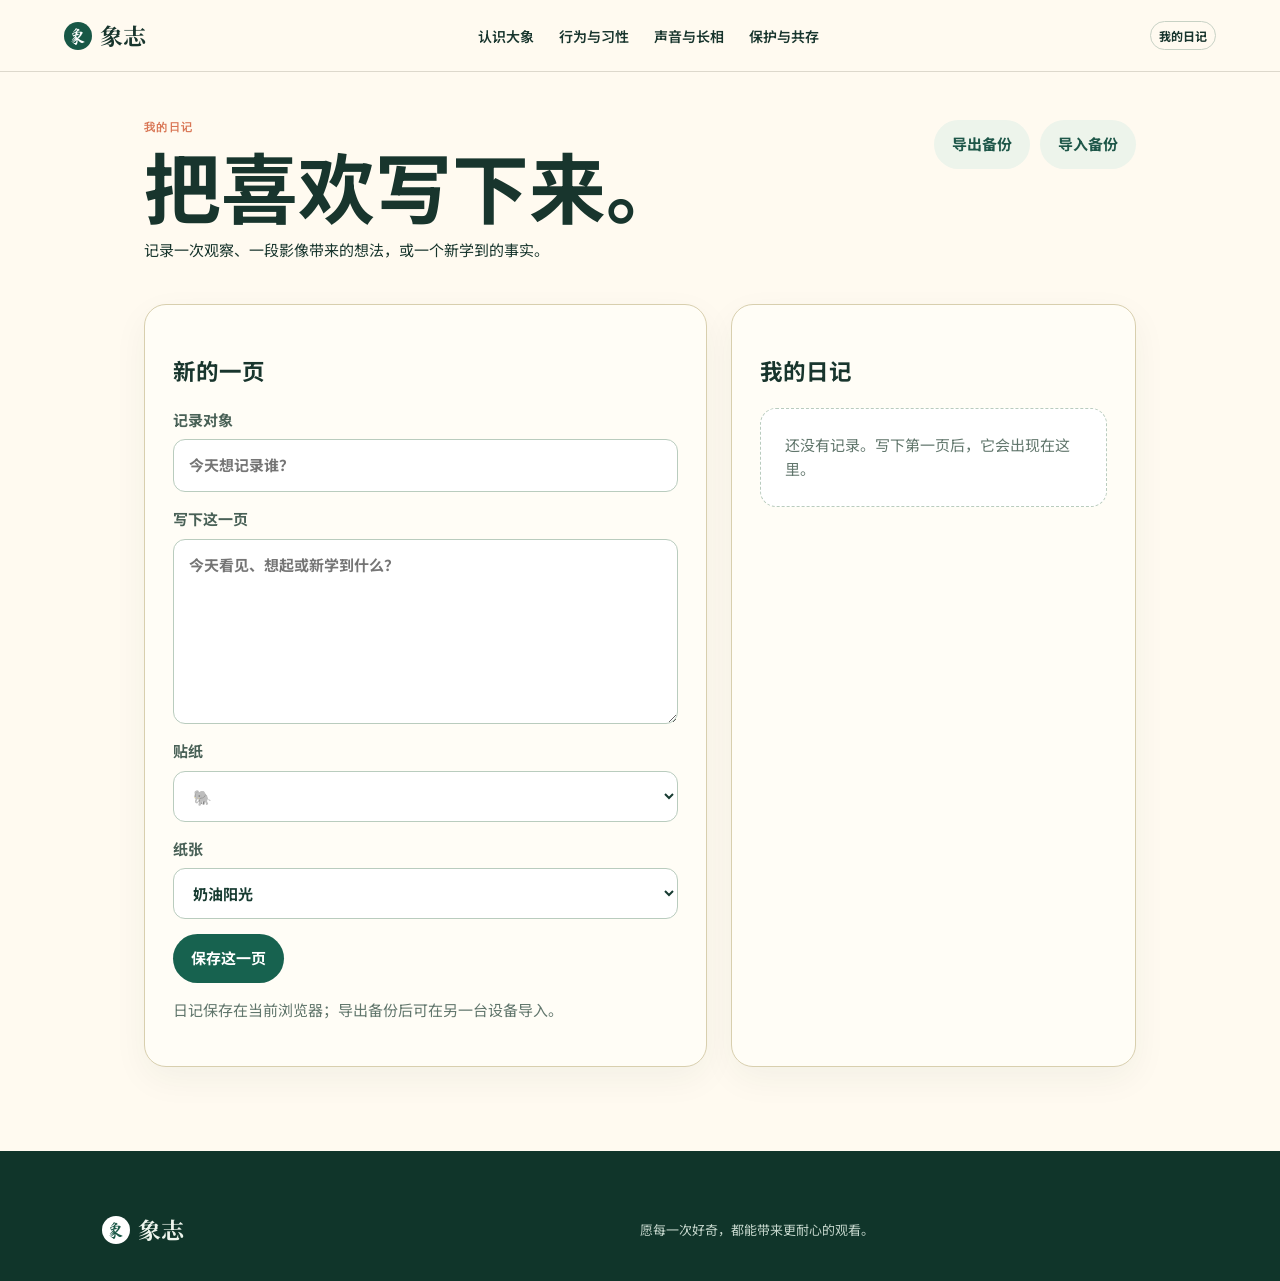
==== docs/diary/index.html @ 1a68e11b "Serve diary as dedicated static page" ====
<!doctype html>
<html lang="zh-CN">
<head>
  <meta charset="utf-8">
  <meta name="viewport" content="width=device-width,initial-scale=1">
  <meta name="description" content="象志日记本">
  <title>日记｜象志</title>
  <link rel="stylesheet" href="../styles.css">
  <style>
    .journal{max-width:1120px;margin:auto;padding:48px 5vw 84px}.journal-top{display:flex;align-items:start;justify-content:space-between;gap:24px}.journal h1{font-size:clamp(2.6rem,6vw,5.4rem);line-height:1;margin:.15em 0}.journal-card{margin-top:26px;padding:28px;border:1px solid #d8cfae;border-radius:22px;background:#fffdf6;box-shadow:0 12px 35px #18352d0d}.journal-grid{display:grid;grid-template-columns:minmax(0,1fr) minmax(270px,.72fr);gap:24px}.journal-form{display:grid;gap:15px}.journal-form label{display:grid;gap:7px;color:#496157;font-weight:700}.journal-form input,.journal-form textarea,.journal-form select{box-sizing:border-box;width:100%;padding:13px 15px;border:1px solid #b9ccbe;border-radius:12px;background:#fff;color:#173b31;font:inherit}.journal-form textarea{min-height:185px;resize:vertical}.journal button{border:0;border-radius:999px;padding:12px 18px;background:#17624f;color:#fff;font:inherit;font-weight:700;cursor:pointer}.journal button.secondary{background:#edf4eb;color:#1e5749}.journal button.danger{background:#fbe8df;color:#8d3924}.journal-actions{display:flex;gap:10px;flex-wrap:wrap}.journal-list{display:grid;gap:12px}.journal-entry{width:100%;text-align:left;border:1px solid #d8e0d3;border-radius:16px;padding:16px;background:#fff;color:#173b31}.journal-entry:hover{border-color:#5b8d78}.journal-entry strong{display:block;font-size:1.08rem}.journal-entry small{display:block;margin-top:7px;color:#61766c}.sticker{float:right;font-size:1.45rem}.empty{padding:24px;border:1px dashed #b9ccbe;border-radius:16px;color:#61766c}.note{color:#61766c}@media(max-width:760px){.journal-top,.journal-grid{display:grid;grid-template-columns:1fr}.journal{padding-top:30px}}
  </style>
</head>
<body>
  <header id="siteHeader"></header>
  <main id="app"></main>
  <footer id="siteFooter"></footer>
  <script src="diary-page.js"></script>
</body>
</html>
---- docs/styles.css ----
@import url('https://fonts.googleapis.com/css2?family=DM+Mono&family=Ma+Shan+Zheng&family=Noto+Sans+SC:wght@400;500;600;700&family=Noto+Serif+SC:wght@500;600;700;900&display=swap');
@media(max-width:850px){.diary-page,.profile-setup{grid-template-columns:1fr!important;padding:58px 25px!important;gap:28px!important}.diary-intro h1,.profile-setup h1{font-size:52px!important}}@media(prefers-reduced-motion:reduce){.sprite-button span,.hero .today,.profile-elephant,.elephant-pet *{animation:none!important}}
.sources{margin:46px 0;padding:28px;border:1px solid #d9d8cb;border-radius:18px;background:#fffdf7}.sources>h2{margin:0 0 8px}.sources>p:not(.eyebrow){margin:0 0 20px;color:#52665e}.sources article{margin:14px 0;padding:18px;border-left:4px solid var(--gold);border-radius:0 12px 12px 0;background:#f8f3e8}.sources article span{font:700 11px 'DM Mono',monospace;letter-spacing:.08em;color:var(--coral);text-transform:uppercase}.sources article h3{margin:5px 0;font:700 18px/1.4 var(--serif)}.sources article p{margin:0;color:#52665e;font-size:14px}.sources article div{display:flex;flex-wrap:wrap;gap:9px;margin-top:13px}.sources article a{padding:6px 10px;border:1px solid #b7c9bb;border-radius:99px;color:var(--green);font-size:13px;font-weight:700;text-decoration:none}.sources article a:hover{background:var(--green);color:#fff}.sources small{display:block;margin-top:18px;color:var(--muted);font-size:12px}
.card-kicker,.detail-kicker{display:inline-block;margin:0;color:var(--coral);font:700 11px 'DM Mono',monospace;letter-spacing:.08em;text-transform:uppercase}.article-box{padding:24px 26px!important;border-radius:16px;background:#edf4ed}.article-box.quick{background:#fff0d6}.article-box.myths{background:#f8eee7}.article-box h2{margin-top:0}.article-box ul{margin:0;padding-left:21px}.article-box li{margin:9px 0;color:#42564e;font-size:16px}.article-box li b{display:block;color:var(--ink);font:700 16px var(--sans)}.detail section.article-box{margin:34px 0}.detail .sources{background:#fffdf7}.detail .sources>p:not(.eyebrow){font-size:15px}.section-lead{font:600 18px/1.65 var(--serif)!important}.search-chips{margin:14px 0 24px}.search-chips a{color:var(--green);border-color:#9db5a2}.search-chips a:hover{background:var(--green);color:#fff}
.diary-page{min-height:76vh;padding:72px max(10vw,25px);display:grid;grid-template-columns:.9fr 1.1fr;gap:48px;align-items:center;background:radial-gradient(circle at 20% 20%,#fff1bd 0 3%,transparent 3.2%),radial-gradient(circle at 78% 78%,#d8eeec 0 4%,transparent 4.2%),#f7efe0}.diary-intro h1{margin:0;font:800 clamp(42px,6vw,75px)/1.1 var(--serif)}.diary-intro>p:last-child{max-width:440px;font:18px/1.8 var(--serif);color:var(--muted)}.diary-book{padding:30px;border:1px solid #e1cfa5;border-radius:8px 24px 24px 8px;box-shadow:14px 15px 0 #18352d16;background:#fff9e8;position:relative;overflow:hidden}.diary-book:before{content:'';position:absolute;inset:0;pointer-events:none;opacity:.4;background:repeating-linear-gradient(0deg,transparent 0 31px,#e7d7af 32px)}.diary-book>*{position:relative}.paper-leaf{background:#eaf2df}.paper-sky{background:#e8f4f5}.paper-rose{background:#fff0e9}.diary-top{display:flex;gap:15px;align-items:center}.diary-top label{flex:1;font-weight:700}.diary-top input,.diary-book textarea{width:100%;margin-top:6px;border:1px solid #d5c69f;border-radius:8px;background:#ffffffc7;padding:10px;font:15px var(--sans);color:var(--ink)}#stickerPreview{font-size:46px;animation:bob 2.8s ease-in-out infinite}.diary-label{display:block;margin:20px 0;font-weight:700}.diary-book textarea{height:180px;resize:vertical;line-height:1.7}.diary-book fieldset{margin:17px 0;padding:0;border:0}.diary-book legend{margin-bottom:7px;font-weight:700}.sticker-row,.paper-row{display:flex;flex-wrap:wrap;gap:8px}.sticker,.paper-choice{border:1px solid #cdbf9d;border-radius:99px;background:#fffaf0;padding:7px 10px;cursor:pointer;font:14px var(--sans)}.sticker{font-size:23px;line-height:1}.sticker.chosen,.paper-choice.chosen{border-color:var(--green);background:#dceddc;transform:translateY(-2px)}.diary-actions{display:flex;align-items:center;gap:15px}.diary-actions .button-link{height:45px}.diary-actions output{font-size:13px;color:var(--muted)}.sprite{position:fixed;right:22px;bottom:22px;z-index:20}.sprite-button{border:0;border-radius:999px;background:var(--coral);color:white;padding:8px 14px 8px 8px;box-shadow:0 10px 24px #18352d35;display:flex;align-items:center;gap:8px;font:700 13px var(--sans);cursor:pointer}.sprite-button span{display:grid;place-items:center;width:42px;height:42px;border-radius:50%;background:#fff5df;font-size:27px;animation:bob 2.4s ease-in-out infinite}.sprite-panel{position:absolute;right:0;bottom:64px;width:min(330px,calc(100vw - 38px));padding:22px;border-radius:22px 22px 4px 22px;background:#fffdf5;box-shadow:0 16px 42px #18352d32;border:1px solid #eadfc8}.sprite-panel h2{margin:3px 0 8px;font:700 24px var(--serif)}.sprite-panel>p:not(.eyebrow){margin:0 0 15px;color:var(--muted)}.sprite-close{position:absolute;right:10px;top:8px;border:0;background:none;font-size:23px;color:var(--muted);cursor:pointer}.sprite-prompts{display:flex;flex-wrap:wrap;gap:7px}.sprite-prompts button{border:1px solid #c9d8ca;background:#edf5eb;color:var(--green);padding:6px 9px;border-radius:99px;font:13px var(--sans);cursor:pointer}.sprite-prompts button:hover{background:var(--green);color:#fff}@keyframes bob{50%{transform:translateY(-5px) rotate(3deg)}}.hero .today{animation:floatcard 5s ease-in-out infinite}@keyframes floatcard{50%{transform:translateY(-8px) rotate(-1deg)}}.content-card:hover img{transform:scale(1.04)}.content-card img{transition:transform .35s ease}
.profile-link{display:flex;align-items:center;gap:6px;padding:5px 8px!important;border:1px solid #c7d1c4!important;border-radius:99px!important;text-decoration:none;font:700 12px var(--sans)!important}.profile-link i{display:grid;place-items:center;width:24px;height:24px;border-radius:50%;background:var(--avatar,#d97655);font-style:normal}.profile-setup{min-height:76vh;padding:72px max(12vw,25px);display:grid;grid-template-columns:1fr 1fr;align-items:center;gap:56px;background:#f7efe0}.profile-setup h1{margin:0;font:800 clamp(44px,6vw,76px)/1.1 var(--serif)}.profile-setup>div>p:last-child{max-width:440px;color:var(--muted);font:18px/1.8 var(--serif)}.profile-card{position:relative;padding:34px;border-radius:24px;background:#fffaf0;box-shadow:0 15px 35px #18352d1c}.profile-card label{display:block;margin:15px 0;font-weight:700}.profile-card input{display:block;width:100%;margin-top:6px;padding:11px;border:1px solid #d5c69f;border-radius:9px;font:15px var(--sans)}.profile-card fieldset{border:0;padding:0;margin:18px 0}.profile-card legend{font-weight:700;margin-bottom:9px}.profile-card small{display:block;margin-top:14px;color:var(--muted)}.profile-elephant{position:absolute;right:26px;top:-34px;display:grid;place-items:center;width:72px;height:72px;border-radius:50%;background:#fff2c8;font-size:42px;box-shadow:0 8px 20px #18352d18;animation:bob 2.7s ease-in-out infinite}.color-row{display:flex;gap:10px}.color-dot{width:28px;height:28px;border:3px solid #fff;border-radius:50%;background:var(--color);box-shadow:0 0 0 1px #9aa99d;cursor:pointer}.color-dot.chosen{transform:scale(1.18);box-shadow:0 0 0 2px var(--green)}.text-button{margin-top:14px;border:0;border-bottom:1px dashed var(--green);background:none;color:var(--green);padding:0;font:13px var(--sans);cursor:pointer}
.sprite-button{padding:5px 14px 5px 5px}.elephant-pet{width:52px;height:52px;overflow:visible}.sprite-button .elephant-pet{width:50px;height:50px}.pet-body{fill:#a8c7bb;stroke:#185746;stroke-width:3}.pet-ear{fill:#cce0d3;stroke:#185746;stroke-width:3;transform-box:fill-box}.ear-left{transform-origin:100% 50%;animation:earL 3.6s ease-in-out infinite}.ear-right{transform-origin:0 50%;animation:earR 3.6s ease-in-out infinite}.pet-trunk{fill:none;stroke:#a8c7bb;stroke-width:17;stroke-linecap:round;stroke-linejoin:round;transform-origin:76px 75px;animation:trunk 4.4s ease-in-out infinite}.pet-cheek{fill:#efa48b;opacity:.72}.pet-eyes path,.pet-smile{fill:none;stroke:#18352d;stroke-width:3;stroke-linecap:round}.pet-eyes{transform-origin:center;animation:blink 5.2s step-end infinite}.pet-leaf{fill:#e9a84d;transform-origin:80px 29px;animation:leaf 3s ease-in-out infinite}.pet-head{display:flex;align-items:center;gap:10px;margin:-5px 0 8px}.pet-head .elephant-pet{width:62px;height:62px;flex:none}.sprite-panel{width:min(370px,calc(100vw - 38px));padding:19px}.sprite-panel h2{font-size:22px}.sprite-search{display:flex;border:1px solid #c7d8c8;border-radius:12px;overflow:hidden;background:#fff}.sprite-search input{min-width:0;flex:1;border:0;padding:10px;font:14px var(--sans);outline:0}.sprite-search button{width:42px;border:0;background:var(--green);color:#fff;font-size:20px;cursor:pointer}.sprite-note{font-size:12px;color:var(--muted);margin:8px 0!important}.sprite-panel #spriteResult{min-height:50px;padding:10px 12px;border-radius:12px;background:#f1f6ed;color:#42564e;font-size:13px;line-height:1.55}.sprite-panel #spriteResult p{margin:0 0 6px}.sprite-panel #spriteResult a{display:block;color:var(--green);font-weight:700;text-decoration:none;margin:4px 0}.sprite.thinking .pet-trunk{animation:trunkFast .65s ease-in-out infinite}.sprite.thinking .pet-eyes{animation:blink .5s step-end infinite}.sprite.thinking .pet-leaf{animation:leaf .55s ease-in-out infinite}@keyframes blink{0%,92%,100%{transform:scaleY(1)}94%,98%{transform:scaleY(.08)}}@keyframes earL{0%,100%{transform:rotate(0)}45%{transform:rotate(-12deg)}55%{transform:rotate(-3deg)}}@keyframes earR{0%,100%{transform:rotate(0)}45%{transform:rotate(12deg)}55%{transform:rotate(3deg)}}@keyframes trunk{0%,78%,100%{transform:rotate(0)}84%{transform:rotate(-12deg)}92%{transform:rotate(10deg)}}@keyframes trunkFast{50%{transform:rotate(-15deg)}}@keyframes leaf{50%{transform:rotate(9deg)}}
.sprite{right:26px;bottom:24px}.sprite-button{position:relative;display:grid;width:76px;height:76px;padding:0!important;border-radius:50%;background:transparent!important;box-shadow:none!important;isolation:isolate}.sprite-button:before{content:'';position:absolute;inset:10px;border-radius:50%;background:#fff5d7;box-shadow:0 8px 23px #18352d30;z-index:-1;transition:transform .2s ease,box-shadow .2s ease}.sprite-button:hover:before,.sprite-button:focus-visible:before{transform:scale(1.1);box-shadow:0 12px 28px #18352d45}.sprite-button .elephant-pet{width:84px;height:84px;transform:translateY(-5px);filter:drop-shadow(0 5px 4px #18352d22)}.sprite-button i{display:none}.sprite-panel{bottom:76px}.sprite:not(.thinking) .sprite-button .elephant-pet{animation:petFloat 3.4s ease-in-out infinite}.sprite.thinking .sprite-button .elephant-pet{animation:petThink .55s ease-in-out infinite}@keyframes petFloat{50%{transform:translateY(-10px) rotate(-2deg)}}@keyframes petThink{50%{transform:translateY(-5px) rotate(2deg)}}.elephant-calf-pixel{object-fit:contain;object-position:center;image-rendering:auto;transform-origin:50% 75%}.pet-head .elephant-calf-pixel{width:64px;height:64px;filter:drop-shadow(0 3px 2px #18352d26)}.sprite-button .elephant-calf-pixel{width:92px;height:92px;max-width:none;filter:drop-shadow(0 7px 4px #18352d35)}.sprite:not(.thinking) .sprite-button .elephant-calf-pixel{animation:calfIdle 4.2s ease-in-out infinite}.sprite.thinking .sprite-button .elephant-calf-pixel{animation:calfSearch .6s ease-in-out infinite}@keyframes calfIdle{0%,100%{transform:translateY(-6px) rotate(-1.5deg)}48%{transform:translateY(-11px) rotate(1.3deg)}55%{transform:translateY(-8px) rotate(2deg)}}@keyframes calfSearch{0%,100%{transform:translateY(-5px) rotate(-2deg)}50%{transform:translateY(-10px) rotate(2deg)}}
:root{--ink:#18352d;--green:#185746;--paper:#fffaf0;--cream:#f2eadb;--gold:#e9a84d;--coral:#d97655;--sky:#75b6c2;--muted:#65766e;--line:#d9d8cb;--serif:'Noto Serif SC',serif;--sans:'Noto Sans SC',sans-serif}*{box-sizing:border-box}body{margin:0;background:var(--paper);color:var(--ink);font:15px/1.65 var(--sans)}a{color:inherit}.skip{position:fixed;top:-60px;left:12px;z-index:99;background:#fff;padding:8px}.skip:focus{top:12px}#siteHeader{height:72px;padding:0 max(5vw,25px);display:flex;align-items:center;gap:28px;position:sticky;top:0;z-index:10;background:#fffaf0ed;border-bottom:1px solid #ddd8cc;backdrop-filter:blur(12px)}.brand{font:700 23px var(--serif);text-decoration:none;display:flex;align-items:center;gap:8px;white-space:nowrap}.brand i{display:grid;place-items:center;width:28px;height:28px;border-radius:50%;background:var(--green);color:#fff;font:18px 'Ma Shan Zheng'}.brand:hover{color:var(--coral)}nav{display:flex;gap:7px;flex:1;justify-content:center}nav a,.actions>a,.actions button{padding:8px 9px;border:0;background:none;color:var(--ink);text-decoration:none;font:600 14px var(--sans);cursor:pointer}nav a.active,nav a:hover{color:var(--coral);border-bottom:2px solid var(--coral)}.actions{display:flex;align-items:center;gap:5px}.open-search{border:1px solid #b8c5b8!important;border-radius:99px!important}.menu{display:none!important}.drawer{display:none}.hero{min-height:680px;position:relative;isolation:isolate;display:flex;align-items:center;padding:80px max(10vw,32px);color:#fff;background:#245541 var(--hero) center/cover}.hero:after{content:'';position:absolute;inset:0;z-index:-1;background:linear-gradient(90deg,#123127e8 0%,#183c2bb0 44%,#183c2b10 75%)}.hero>div:first-child{max-width:700px}.eyebrow{margin:0 0 11px;font:600 11px 'DM Mono',monospace;letter-spacing:.13em;color:var(--coral);text-transform:uppercase}.hero .eyebrow{color:#f4d27e}.hero h1,.page-hero h1,.detail h1,.search-page h1{margin:0;font:900 clamp(60px,10vw,128px)/.9 var(--serif);letter-spacing:.07em}.hero p:not(.eyebrow){margin:20px 0 28px;font:600 clamp(18px,2.3vw,25px)/1.55 var(--serif)}.search-form{display:flex;background:#fff;max-width:660px;box-shadow:0 10px 25px #0002}.search-form input{flex:1;min-width:0;height:58px;padding:0 18px;border:0;font:15px var(--sans)}.search-form button,.button-link{border:0;background:var(--coral);color:#fff;padding:0 20px;font:700 14px var(--sans);cursor:pointer;text-decoration:none;display:inline-flex;align-items:center;justify-content:center}.hero small{display:block;margin-top:10px;color:#fffdf3d9}.chips{display:flex;flex-wrap:wrap;gap:8px;margin-top:15px}.chips a{padding:4px 10px;border:1px solid #ffffff8a;border-radius:99px;color:#fff;text-decoration:none;font-size:12px}.chips a:hover{background:#fff;color:var(--green)}.today{position:absolute;right:max(7vw,25px);bottom:48px;width:270px;padding:20px;background:#fff9edeb;color:var(--ink);border-radius:18px 18px 18px 2px;transform:rotate(-2deg)}.today span{color:var(--coral);font-size:12px;font-weight:700}.today h3{margin:5px 0;font:700 22px var(--serif)}.today p{margin:0 0 8px;font-size:12px}.today a{font-weight:700;color:var(--green)}.welcome{padding:90px max(15vw,30px);text-align:center;background:#fff5d8}.welcome h2{margin:0;font:800 clamp(33px,5vw,65px)/1.28 var(--serif)}.welcome>p:last-child{max-width:620px;margin:20px auto 0;color:var(--muted)}.grid-section{padding:90px max(8vw,28px)}.title-row{display:flex;justify-content:space-between;gap:20px;align-items:end;max-width:1230px;margin:0 auto 25px}.title-row h2{margin:0;font:700 clamp(29px,4vw,48px) var(--serif)}.title-row>a{color:var(--green);font-weight:700}.section-lead{max-width:650px;margin:0 auto 25px;color:var(--muted);text-align:center}.module-grid,.card-grid{display:grid;grid-template-columns:repeat(3,1fr);gap:15px;max-width:1230px;margin:auto}.module{min-height:208px;padding:22px;border-radius:18px;text-decoration:none;display:flex;flex-direction:column;background:#e5f1e8;transition:.18s}.module:hover{transform:translateY(-5px);box-shadow:0 12px 25px #18574620}.module span{font-size:12px;color:var(--coral);font-weight:700}.module h3{margin:auto 0 12px;font:700 25px/1.35 var(--serif)}.module b{font-size:13px}.module.behavior{background:#f9e4c6}.module.media{background:#dceef0}.module.research{background:#eee5f0}.module.conservation{background:#d9ead5}.module.elephants{background:#ffe2d7}.profiles{background:#fffdf6}.content-card{overflow:hidden;background:#fff;border:1px solid var(--line);border-radius:16px;text-decoration:none;transition:.18s}.content-card:hover{transform:translateY(-4px);box-shadow:0 14px 26px #18352d1a}.content-card img{width:100%;height:190px;object-fit:cover;display:block}.content-card>div{padding:17px}.badge{display:inline-block;padding:3px 8px;border-radius:99px;background:#e1f0e5;color:var(--green);font-size:11px;font-weight:700}.badge.demo{background:#ffe2d7;color:#9c4532}.content-card h3{margin:8px 0;font:700 21px/1.4 var(--serif)}.content-card p{margin:0;color:var(--muted);font-size:13px}.content-card b{display:block;margin-top:13px;color:var(--coral);font-size:13px}.feature{display:grid;grid-template-columns:1fr 1fr;background:var(--green);color:#fff}.feature img{width:100%;height:470px;object-fit:cover}.feature div{padding:70px max(7vw,30px);align-self:center}.feature .eyebrow{color:#ffd374}.feature h2{margin:0;font:700 clamp(30px,4vw,54px)/1.28 var(--serif)}.feature p:not(.eyebrow){color:#e3eee7}.feature .button-link{margin-top:14px}.media-callout{display:grid;grid-template-columns:1fr 43%;overflow:hidden;max-width:1230px;margin:auto;border-radius:20px;background:#d8ecee}.media-callout>div{padding:35px}.media-callout h3{margin:10px 0;font:700 29px var(--serif)}.media-callout img{width:100%;height:260px;object-fit:cover}.page-hero,.search-page{padding:80px max(12vw,30px);background:#f6eddb}.page-hero h1,.search-page h1{font-size:clamp(46px,7vw,84px);letter-spacing:0}.page-hero>p:not(.eyebrow){max-width:650px;font:600 20px/1.7 var(--serif)}.crumb{margin-top:22px;color:var(--muted);font-size:13px}.crumb a{color:var(--green)}.filter-row{max-width:1230px;margin:0 auto 24px;display:flex;flex-wrap:wrap;gap:8px}.filter{border:1px solid var(--line);padding:7px 13px;border-radius:99px;background:#fff;color:var(--ink);cursor:pointer;font:13px var(--sans)}.filter.active,.filter:hover{background:var(--green);border-color:var(--green);color:#fff}.detail{max-width:900px;margin:0 auto;padding:64px 25px 100px}.detail h1{font-size:clamp(38px,6vw,72px);letter-spacing:0;margin:12px 0}.lede{font:600 21px/1.7 var(--serif);color:#4e625a}.detail-image{width:100%;height:min(50vw,470px);object-fit:cover;border-radius:18px;margin:22px 0}.detail section{margin:40px 0}.detail h2{font:700 29px var(--serif)}.detail section p{font-size:17px;color:#42564e}.source,.audio-box{padding:22px;border-radius:12px;background:#f2eadb}.audio-box output{display:block;margin-top:10px;color:var(--muted);font-size:13px}.audio-box details{margin-top:16px}.compact{grid-template-columns:repeat(3,1fr)}.compact .content-card img{height:110px}.compact .content-card h3{font-size:16px}.compact .content-card p{display:none}.search-page{min-height:75vh}.search-page .search-form{margin:25px 0}.search-page #searchStatus{color:var(--muted)}.empty{padding:25px;background:#fff;border-radius:12px;display:flex;gap:20px}#siteFooter{display:grid;grid-template-columns:2fr 1fr 1fr;gap:30px;padding:55px max(8vw,28px) 28px;background:#10352a;color:#edf4ec}#siteFooter .brand i{background:#fff;color:var(--green)}#siteFooter p{max-width:320px;color:#c4d5cb;font-size:13px}#siteFooter b{display:block;margin-bottom:8px;color:#ffd374}#siteFooter a:not(.brand){display:block;color:#eaf3ec;text-decoration:none;margin:6px 0;font-size:13px}#siteFooter small{grid-column:1/-1;padding-top:20px;border-top:1px solid #ffffff36;color:#b5c9bd;font-size:11px}@media(prefers-reduced-motion:reduce){*{scroll-behavior:auto!important;transition:none!important}}@media(max-width:850px){nav,.nav-profile{display:none!important}.menu{display:block!important}.drawer.show{display:flex;position:absolute;top:72px;left:0;right:0;flex-direction:column;padding:12px 20px;background:#fffaf0;border-bottom:1px solid var(--line)}.drawer a{padding:11px;text-decoration:none}.today{display:none}.module-grid,.card-grid{grid-template-columns:repeat(2,1fr)}.feature{grid-template-columns:1fr}.feature img{height:290px}.media-callout{grid-template-columns:1fr}.media-callout img{height:220px}}@media(max-width:560px){#siteHeader{height:60px;padding:0 15px}.brand{font-size:20px}.actions span{display:none}.drawer.show{top:60px}.hero{min-height:620px;padding:55px 20px}.hero h1{font-size:70px}.hero p:not(.eyebrow){font-size:18px}.search-form{flex-direction:column;background:none;box-shadow:none}.search-form input{width:100%;background:#fff}.search-form button{height:50px}.module-grid,.card-grid,.compact{grid-template-columns:1fr}.grid-section{padding:62px 20px}.welcome{padding:65px 25px}.page-hero,.search-page{padding:60px 20px}.detail{padding:42px 20px 70px}.detail h1{font-size:42px}.title-row{display:block}.title-row>a{display:block;margin-top:12px}#siteFooter{grid-template-columns:1fr;padding:40px 22px}.content-card img{height:210px}}
.sr-only{position:absolute!important;width:1px!important;height:1px!important;padding:0!important;margin:-1px!important;overflow:hidden!important;clip:rect(0,0,0,0)!important;white-space:nowrap!important;border:0!important}
.sprite.sprite-compact{right:18px!important;bottom:16px!important}.sprite.sprite-compact .sprite-button{width:124px!important;height:124px!important}.sprite.sprite-compact .sprite-button:before{inset:18px!important}.sprite.sprite-compact .sprite-button .elephant-pet.elephant-calf-pixel{width:142px!important;height:142px!important;max-width:none!important;image-rendering:pixelated!important;animation:calfLargeIdle 3.2s ease-in-out infinite!important;filter:drop-shadow(0 8px 5px #18352d38)!important}.sprite.sprite-compact.following .sprite-button .elephant-pet.elephant-calf-pixel{animation:calfLargeFollow .7s ease-in-out infinite!important}.sprite.sprite-compact .sprite-panel{bottom:118px!important}@keyframes calfLargeIdle{0%,100%{transform:translateY(-5px) rotate(-1deg)}42%{transform:translateY(-13px) rotate(1deg)}53%{transform:translateY(-10px) rotate(2deg)}64%{transform:translateY(-13px) rotate(-1deg)}}@keyframes calfLargeFollow{0%,100%{transform:translateY(-6px) rotate(-2deg)}50%{transform:translateY(-13px) rotate(2.5deg)}}@media(max-width:600px){.sprite.sprite-compact{right:8px!important;bottom:10px!important}.sprite.sprite-compact .sprite-button{width:102px!important;height:102px!important}.sprite.sprite-compact .sprite-button .elephant-pet.elephant-calf-pixel{width:116px!important;height:116px!important}.sprite.sprite-compact .sprite-panel{bottom:96px!important}}@media(prefers-reduced-motion:reduce){.sprite.sprite-compact .sprite-button .elephant-pet.elephant-calf-pixel{animation:none!important}}
.sprite.sprite-compact .sprite-button .elephant-pet.elephant-calf-pixel{position:relative;display:block;width:172px!important;height:158px!important;overflow:visible;filter:drop-shadow(0 9px 6px #18352d36)!important;animation:calfRealIdle 4.1s ease-in-out infinite!important}.sprite.sprite-compact .elephant-calf-pixel img{position:absolute;inset:0;width:100%;height:100%;object-fit:contain;pointer-events:none;user-select:none}.sprite.sprite-compact .elephant-calf-pixel .calf-trunk{clip-path:polygon(0 22%,43% 22%,43% 57%,30% 58%,23% 53%,0 55%);transform-origin:34% 38%;opacity:0;transition:opacity .18s ease,transform .12s ease-out}.sprite.sprite-compact.following .elephant-calf-pixel .calf-trunk{opacity:1;transform:translateX(calc(var(--look-x,0) * 9px)) rotate(calc(var(--look-x,0) * 17deg))}.sprite.sprite-compact.following .sprite-button .elephant-pet.elephant-calf-pixel{animation:calfRealFollow .8s ease-in-out infinite!important}@keyframes calfRealIdle{0%,100%{transform:translateY(-4px) rotate(-1deg)}45%{transform:translateY(-12px) rotate(1deg)}55%{transform:translateY(-9px) rotate(1.5deg)}}@keyframes calfRealFollow{0%,100%{transform:translateY(-6px) rotate(-1.5deg)}50%{transform:translateY(-13px) rotate(2deg)}}@media(max-width:600px){.sprite.sprite-compact .sprite-button .elephant-pet.elephant-calf-pixel{width:138px!important;height:128px!important}}@media(prefers-reduced-motion:reduce){.sprite.sprite-compact .sprite-button .elephant-pet.elephant-calf-pixel{animation:none!important}.sprite.sprite-compact .elephant-calf-pixel .calf-trunk{transition:none!important}}
.sprite.sprite-compact .sprite-button:before{display:none!important}.sprite.sprite-compact .sprite-button{background:transparent!important;box-shadow:none!important}
.sprite.sprite-compact .sprite-button:before{content:none!important;display:none!important;background:transparent!important}.sprite.sprite-compact .sprite-button{background:transparent!important;box-shadow:none!important}.sprite.sprite-compact .sprite-button .elephant-pet.elephant-calf-atlas{width:138px!important;height:198px!important;background-size:auto 100%!important;background-position:-8% 0}.sprite.sprite-compact .elephant-calf-atlas[data-frame="1"]{background-position:31% 0!important}.sprite.sprite-compact .elephant-calf-atlas[data-frame="2"]{background-position:69% 0!important}.sprite.sprite-compact .elephant-calf-atlas[data-frame="3"]{background-position:108% 0!important}@keyframes calfAtlasIdle{0%,47%{background-position:-8% 0}50%,100%{background-position:31% 0}}@media(max-width:600px){.sprite.sprite-compact .sprite-button .elephant-pet.elephant-calf-atlas{width:104px!important;height:150px!important}}
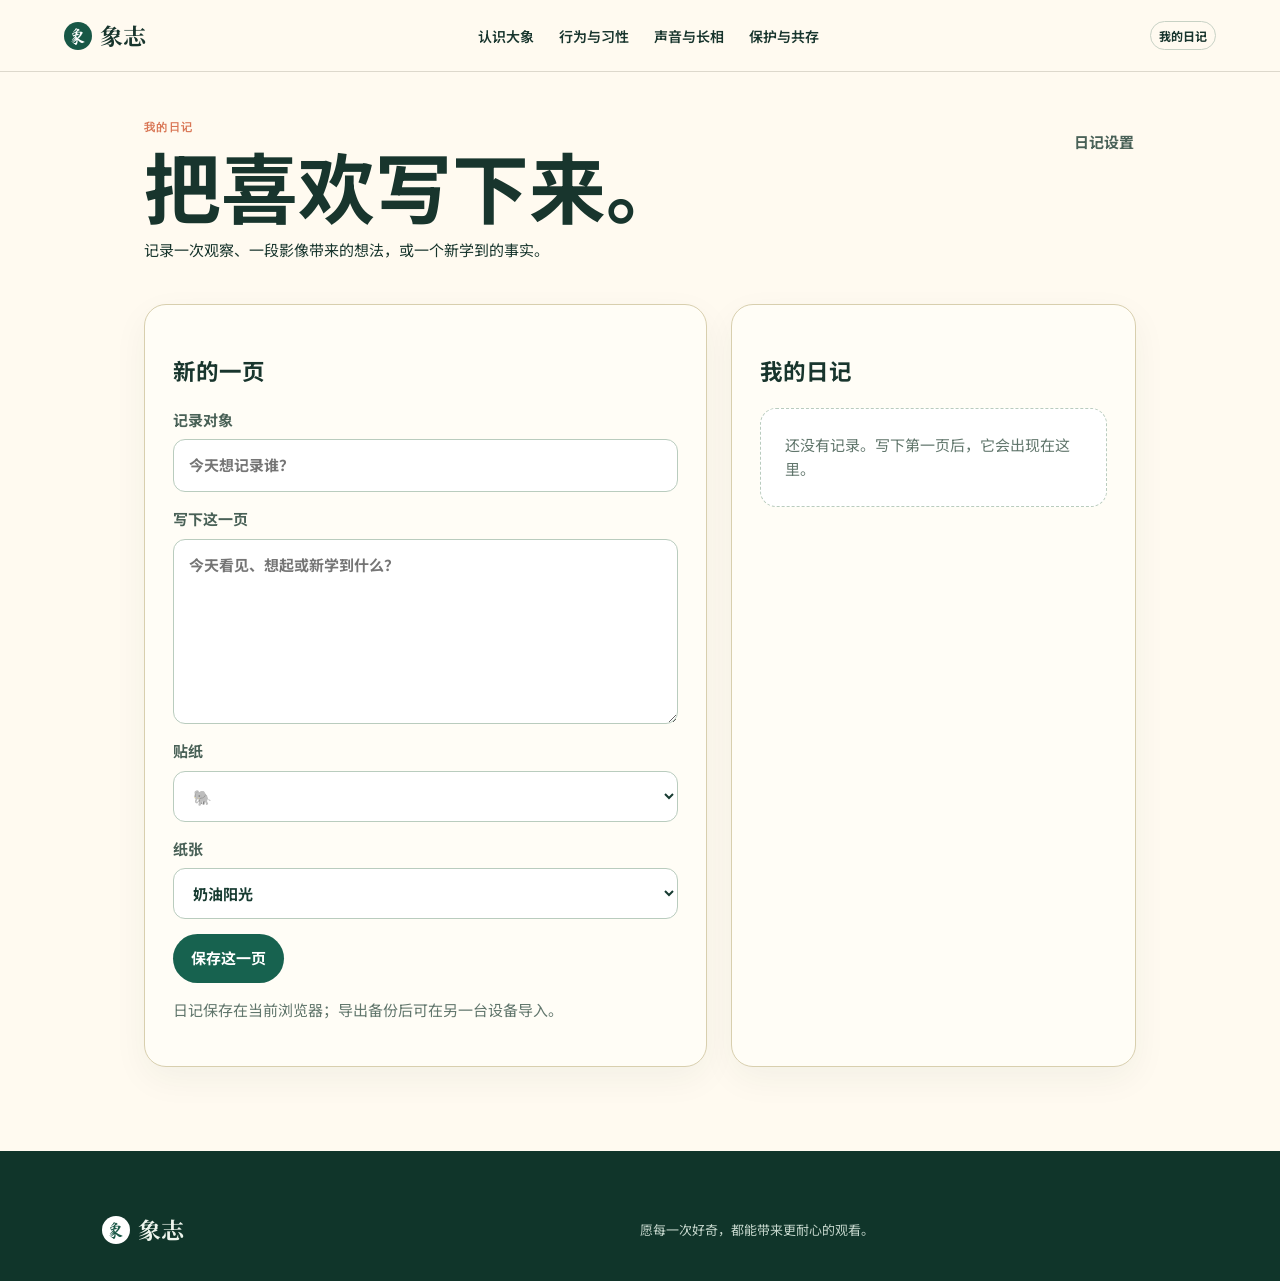
==== commit c2ed7705: "Move diary backup controls into settings" ====
--- a/docs/diary/index.html
+++ b/docs/diary/index.html
@@ -15,5 +15,6 @@
   <main id="app"></main>
   <footer id="siteFooter"></footer>
   <script src="diary-page.js"></script>
+  <script src="diary-settings.js"></script>
 </body>
 </html>
